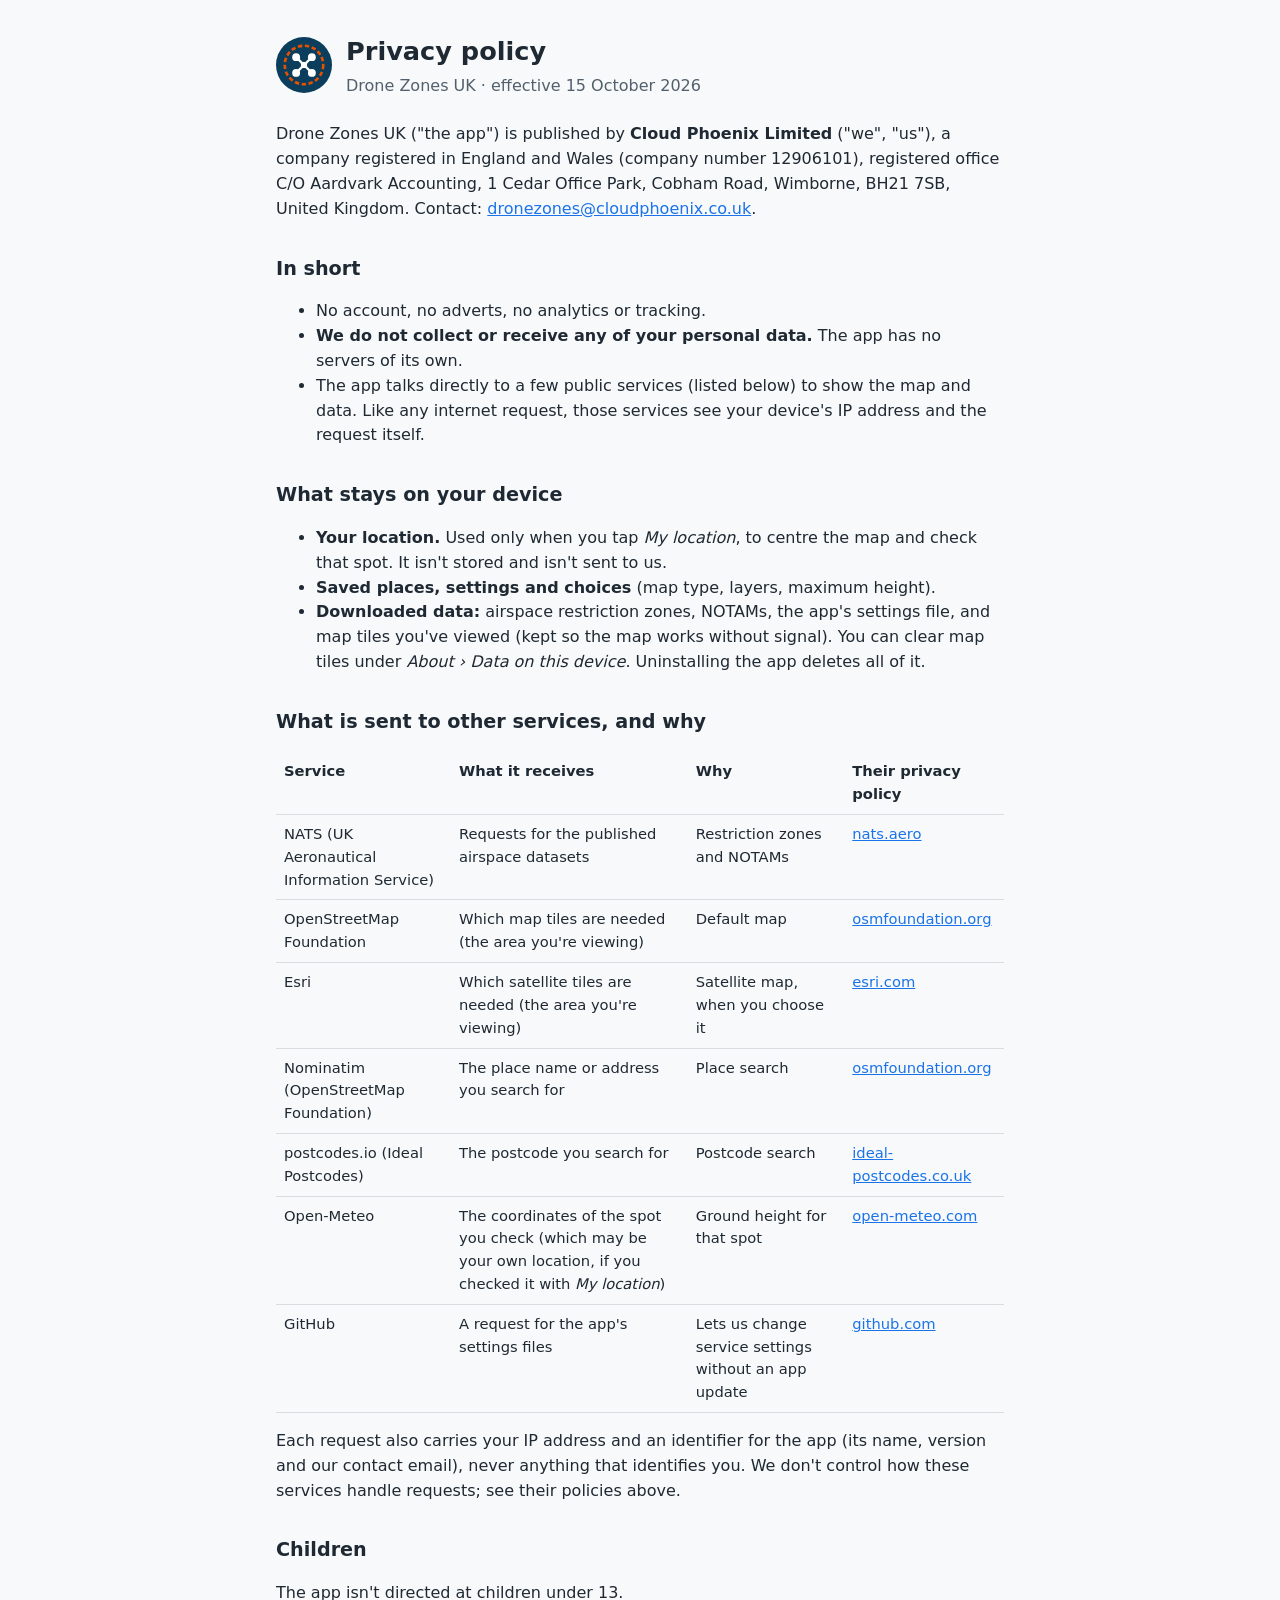
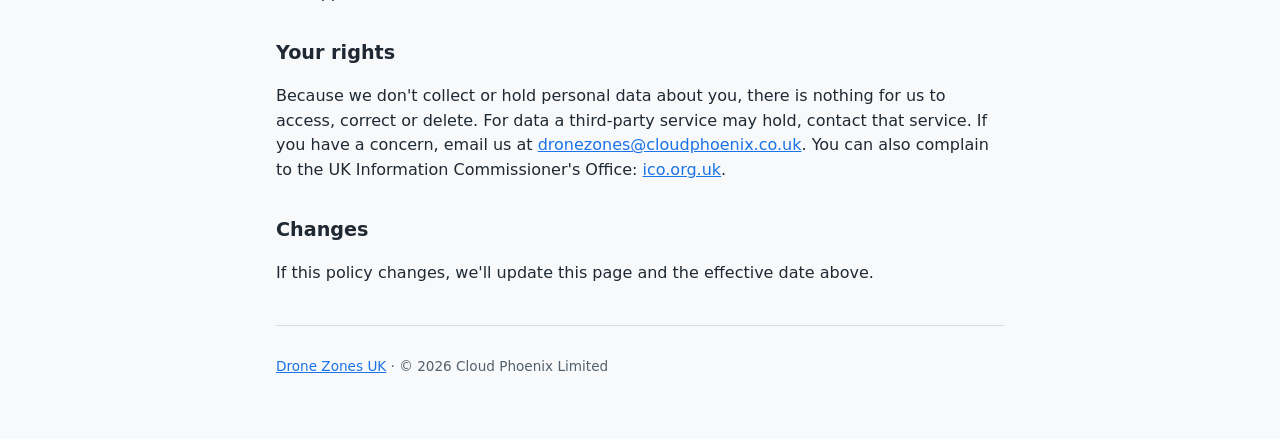
==== privacy/index.html @ c351a999 "Drone Zones UK website and privacy policy" ====
<!doctype html>
<html lang="en-GB">
<head>
  <meta charset="utf-8">
  <meta name="viewport" content="width=device-width, initial-scale=1">
  <title>Drone Zones UK – Privacy policy</title>
  <link rel="icon" href="../logo.svg" type="image/svg+xml">
  <link rel="stylesheet" href="../style.css">
</head>
<body>
<main>
  <header>
    <img src="../logo.svg" alt="">
    <div>
      <h1>Privacy policy</h1>
      <p>Drone Zones UK · effective 15 October 2026</p>
    </div>
  </header>

  <p>Drone Zones UK ("the app") is published by <strong>Cloud Phoenix Limited</strong> ("we", "us"), a company
  registered in England and Wales (company number 12906101), registered office C/O Aardvark Accounting, 1 Cedar Office
  Park, Cobham Road, Wimborne, BH21 7SB, United Kingdom. Contact:
  <a href="mailto:dronezones@cloudphoenix.co.uk">dronezones@cloudphoenix.co.uk</a>.</p>

  <h2>In short</h2>
  <ul>
    <li>No account, no adverts, no analytics or tracking.</li>
    <li><strong>We do not collect or receive any of your personal data.</strong> The app has no servers of its own.</li>
    <li>The app talks directly to a few public services (listed below) to show the map and data. Like any internet
    request, those services see your device's IP address and the request itself.</li>
  </ul>

  <h2>What stays on your device</h2>
  <ul>
    <li><strong>Your location.</strong> Used only when you tap <em>My location</em>, to centre the map and check that
    spot. It isn't stored and isn't sent to us.</li>
    <li><strong>Saved places, settings and choices</strong> (map type, layers, maximum height).</li>
    <li><strong>Downloaded data:</strong> airspace restriction zones, NOTAMs, the app's settings file, and map tiles
    you've viewed (kept so the map works without signal). You can clear map tiles under <em>About › Data on this
    device</em>. Uninstalling the app deletes all of it.</li>
  </ul>

  <h2>What is sent to other services, and why</h2>
  <div class="table-wrap">
  <table>
    <tr><th>Service</th><th>What it receives</th><th>Why</th><th>Their privacy policy</th></tr>
    <tr><td>NATS (UK Aeronautical Information Service)</td><td>Requests for the published airspace datasets</td><td>Restriction zones and NOTAMs</td><td><a href="https://www.nats.aero/home/privacy-notice/">nats.aero</a></td></tr>
    <tr><td>OpenStreetMap Foundation</td><td>Which map tiles are needed (the area you're viewing)</td><td>Default map</td><td><a href="https://osmfoundation.org/wiki/Privacy_Policy">osmfoundation.org</a></td></tr>
    <tr><td>Esri</td><td>Which satellite tiles are needed (the area you're viewing)</td><td>Satellite map, when you choose it</td><td><a href="https://www.esri.com/en-us/privacy/overview">esri.com</a></td></tr>
    <tr><td>Nominatim (OpenStreetMap Foundation)</td><td>The place name or address you search for</td><td>Place search</td><td><a href="https://osmfoundation.org/wiki/Privacy_Policy">osmfoundation.org</a></td></tr>
    <tr><td>postcodes.io (Ideal Postcodes)</td><td>The postcode you search for</td><td>Postcode search</td><td><a href="https://terms.ideal-postcodes.co.uk/website/privacy.html">ideal-postcodes.co.uk</a></td></tr>
    <tr><td>Open-Meteo</td><td>The coordinates of the spot you check (which may be your own location, if you checked it with <em>My location</em>)</td><td>Ground height for that spot</td><td><a href="https://open-meteo.com/en/terms">open-meteo.com</a></td></tr>
    <tr><td>GitHub</td><td>A request for the app's settings files</td><td>Lets us change service settings without an app update</td><td><a href="https://docs.github.com/en/site-policy/privacy-policies/github-general-privacy-statement">github.com</a></td></tr>
  </table>
  </div>
  <p>Each request also carries your IP address and an identifier for the app (its name, version and our contact
  email), never anything that identifies you. We don't control how these services handle requests; see their
  policies above.</p>

  <h2>Children</h2>
  <p>The app isn't directed at children under 13.</p>

  <h2>Your rights</h2>
  <p>Because we don't collect or hold personal data about you, there is nothing for us to access, correct or delete.
  For data a third-party service may hold, contact that service. If you have a concern, email us at
  <a href="mailto:dronezones@cloudphoenix.co.uk">dronezones@cloudphoenix.co.uk</a>. You can also complain to the UK
  Information Commissioner's Office: <a href="https://ico.org.uk/make-a-complaint/">ico.org.uk</a>.</p>

  <h2>Changes</h2>
  <p>If this policy changes, we'll update this page and the effective date above.</p>

  <footer>
    <p><a href="../">Drone Zones UK</a> · © 2026 Cloud Phoenix Limited</p>
  </footer>
</main>
</body>
</html>
---- style.css ----
:root {
  --navy: #0b3d5c;
  --orange: #e65100;
  --text: #1f2933;
  --muted: #52606d;
  --bg: #f8f9fa;
  --card: #ffffff;
  --line: #dadce0;
}
@media (prefers-color-scheme: dark) {
  :root { --text: #e8eaed; --muted: #9aa0a6; --bg: #121417; --card: #1c1f23; --line: #3c4043; }
}
* { box-sizing: border-box; }
body {
  margin: 0;
  font-family: system-ui, -apple-system, "Segoe UI", Roboto, sans-serif;
  color: var(--text);
  background: var(--bg);
  line-height: 1.55;
}
main { max-width: 760px; margin: 0 auto; padding: 24px 16px 48px; }
header { display: flex; align-items: center; gap: 14px; margin: 8px 0 24px; }
header img { width: 56px; height: 56px; }
header h1 { margin: 0; font-size: 1.6rem; }
header p { margin: 2px 0 0; color: var(--muted); }
h2 { margin-top: 2rem; font-size: 1.2rem; }
a { color: #1a73e8; }
.card { background: var(--card); border: 1px solid var(--line); border-radius: 14px; padding: 16px 20px; margin: 16px 0; }
.note { border-left: 4px solid var(--orange); }
table { width: 100%; border-collapse: collapse; font-size: 0.92rem; }
th, td { text-align: left; padding: 8px; border-bottom: 1px solid var(--line); vertical-align: top; }
.table-wrap { overflow-x: auto; }
footer { color: var(--muted); font-size: 0.85rem; margin-top: 40px; border-top: 1px solid var(--line); padding-top: 16px; }
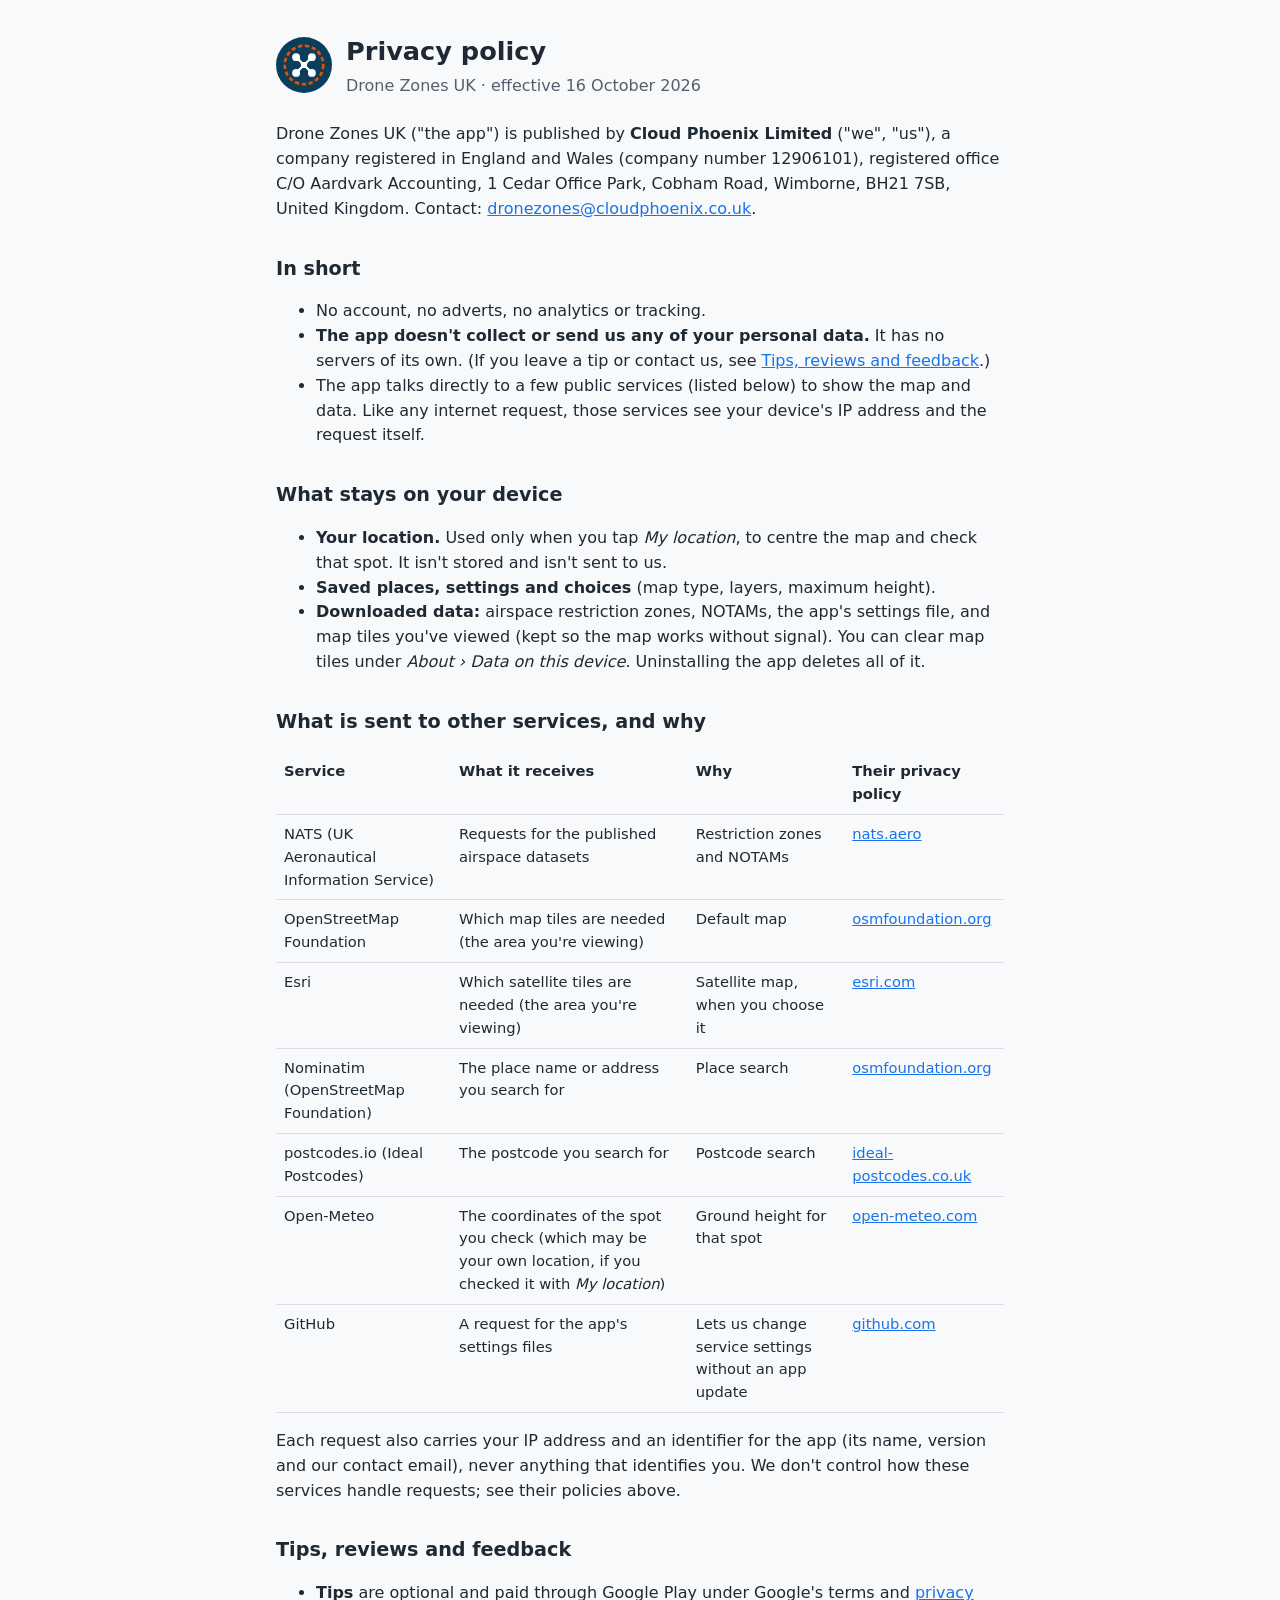
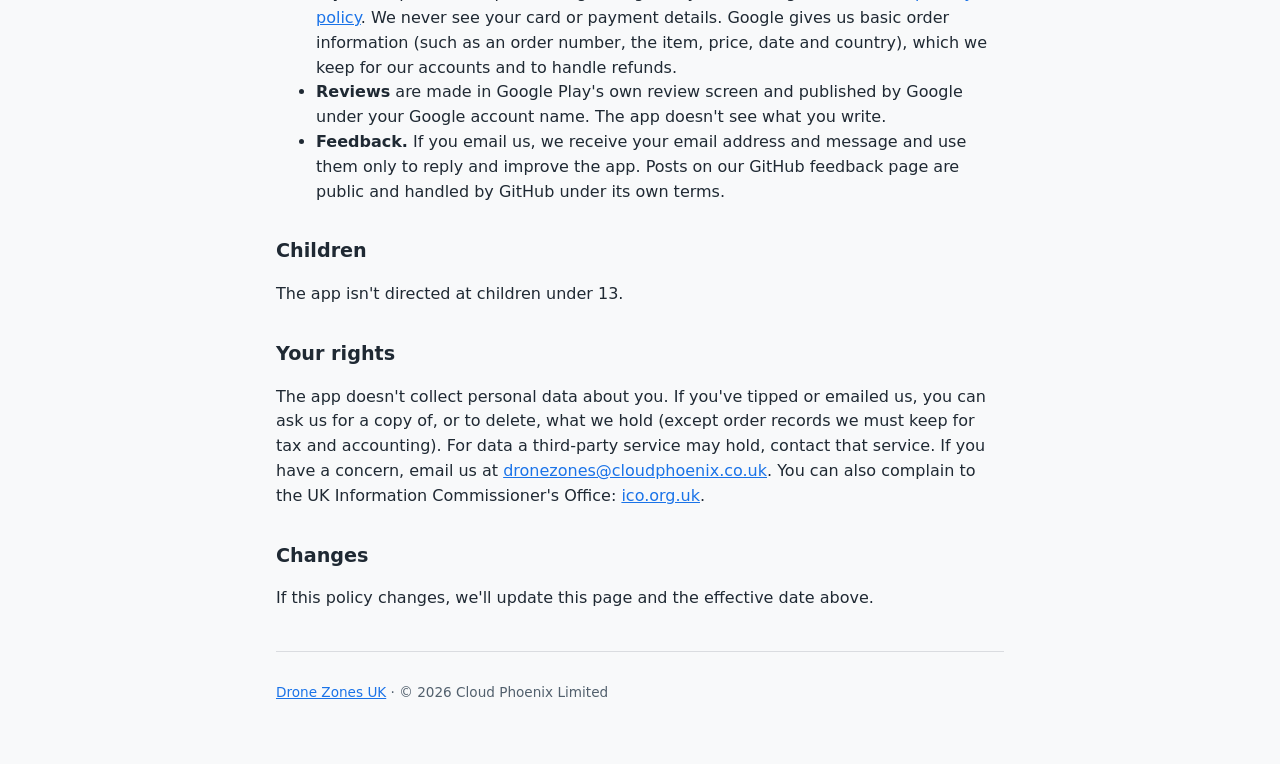
==== commit 23425c7f: "Feedback and support page, GitHub issue forms, privacy policy covers tips Co-Authored-By: Claude Opu" ====
--- a/privacy/index.html
+++ b/privacy/index.html
@@ -13,7 +13,7 @@
     <img src="../logo.svg" alt="">
     <div>
       <h1>Privacy policy</h1>
-      <p>Drone Zones UK · effective 15 October 2026</p>
+      <p>Drone Zones UK · effective 16 October 2026</p>
     </div>
   </header>
 
@@ -25,7 +25,8 @@
   <h2>In short</h2>
   <ul>
     <li>No account, no adverts, no analytics or tracking.</li>
-    <li><strong>We do not collect or receive any of your personal data.</strong> The app has no servers of its own.</li>
+    <li><strong>The app doesn't collect or send us any of your personal data.</strong> It has no servers of its own.
+    (If you leave a tip or contact us, see <a href="#tips">Tips, reviews and feedback</a>.)</li>
     <li>The app talks directly to a few public services (listed below) to show the map and data. Like any internet
     request, those services see your device's IP address and the request itself.</li>
   </ul>
@@ -57,11 +58,24 @@
   email), never anything that identifies you. We don't control how these services handle requests; see their
   policies above.</p>
 
+  <h2 id="tips">Tips, reviews and feedback</h2>
+  <ul>
+    <li><strong>Tips</strong> are optional and paid through Google Play under Google's terms and
+    <a href="https://policies.google.com/privacy">privacy policy</a>. We never see your card or payment details. Google
+    gives us basic order information (such as an order number, the item, price, date and country), which we keep for
+    our accounts and to handle refunds.</li>
+    <li><strong>Reviews</strong> are made in Google Play's own review screen and published by Google under your
+    Google account name. The app doesn't see what you write.</li>
+    <li><strong>Feedback.</strong> If you email us, we receive your email address and message and use them only to
+    reply and improve the app. Posts on our GitHub feedback page are public and handled by GitHub under its own terms.</li>
+  </ul>
+
   <h2>Children</h2>
   <p>The app isn't directed at children under 13.</p>
 
   <h2>Your rights</h2>
-  <p>Because we don't collect or hold personal data about you, there is nothing for us to access, correct or delete.
+  <p>The app doesn't collect personal data about you. If you've tipped or emailed us, you can ask us for a copy of, or
+  to delete, what we hold (except order records we must keep for tax and accounting).
   For data a third-party service may hold, contact that service. If you have a concern, email us at
   <a href="mailto:dronezones@cloudphoenix.co.uk">dronezones@cloudphoenix.co.uk</a>. You can also complain to the UK
   Information Commissioner's Office: <a href="https://ico.org.uk/make-a-complaint/">ico.org.uk</a>.</p>
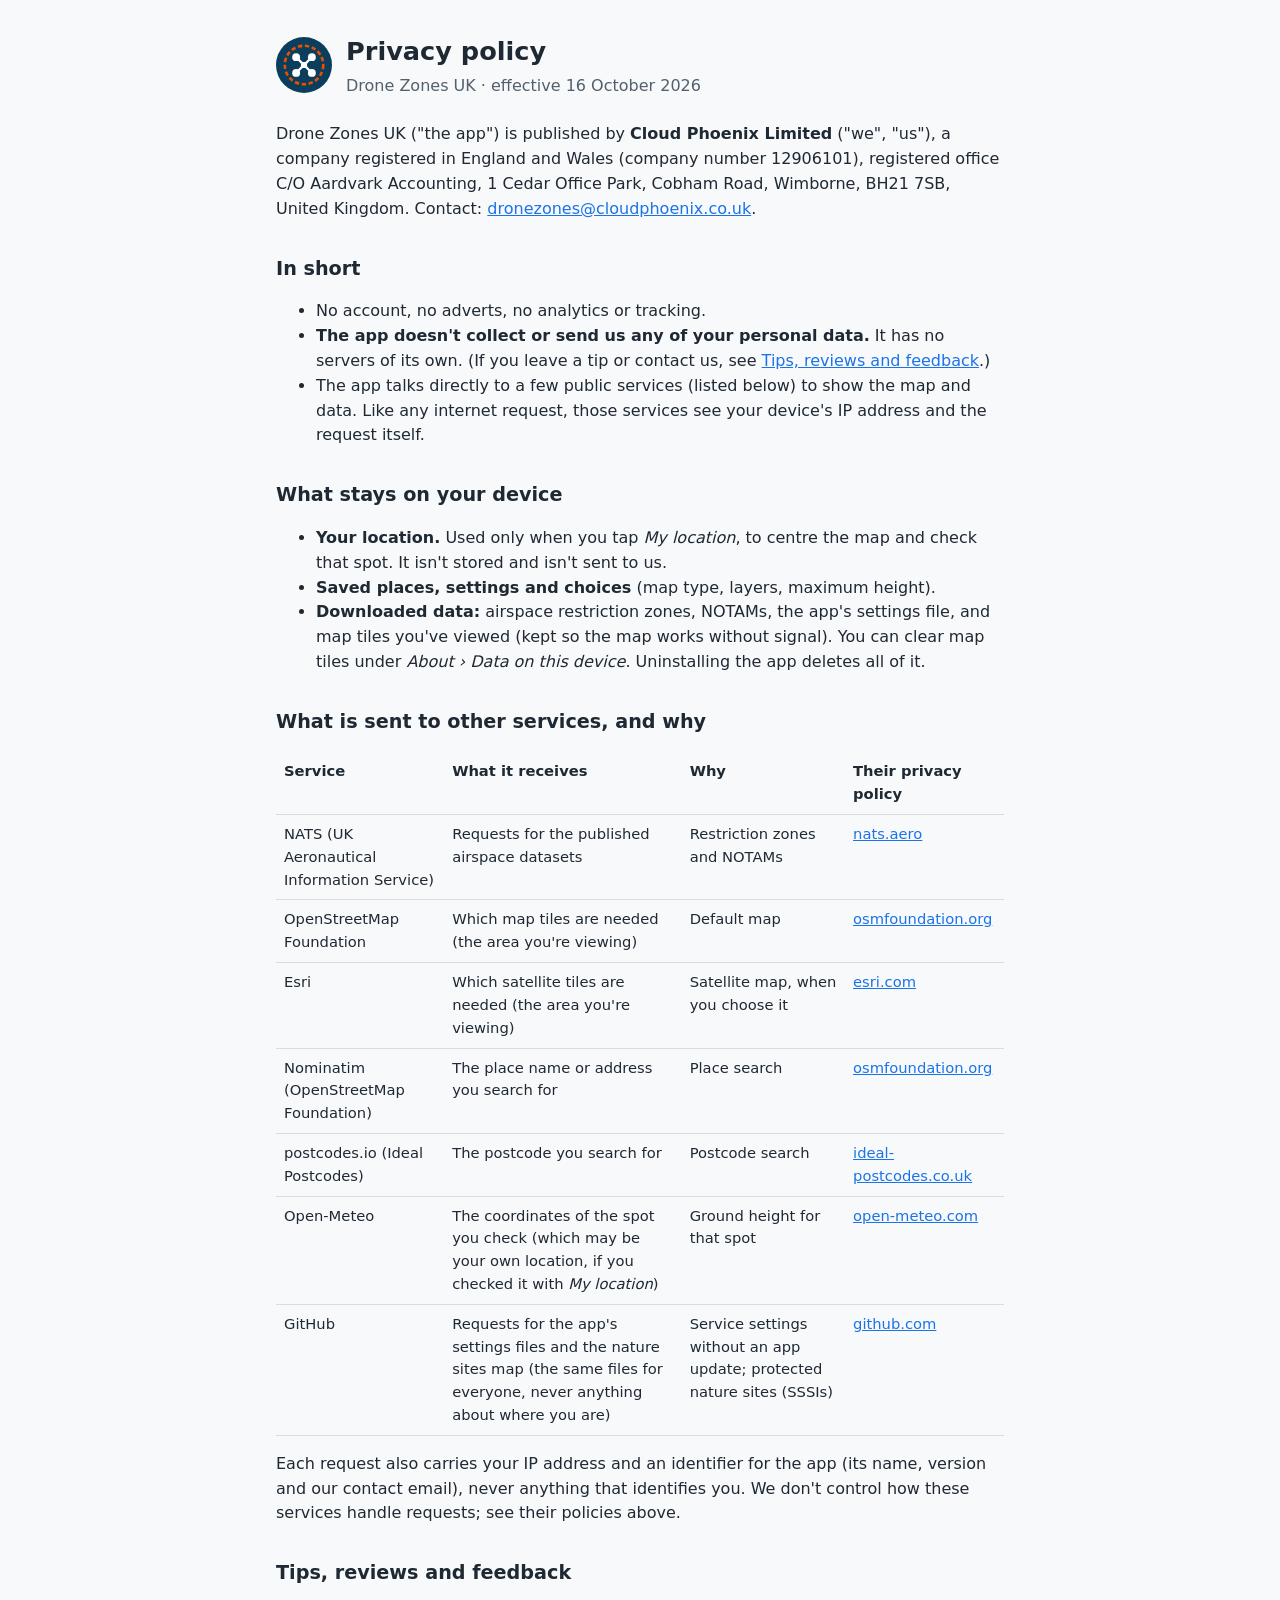
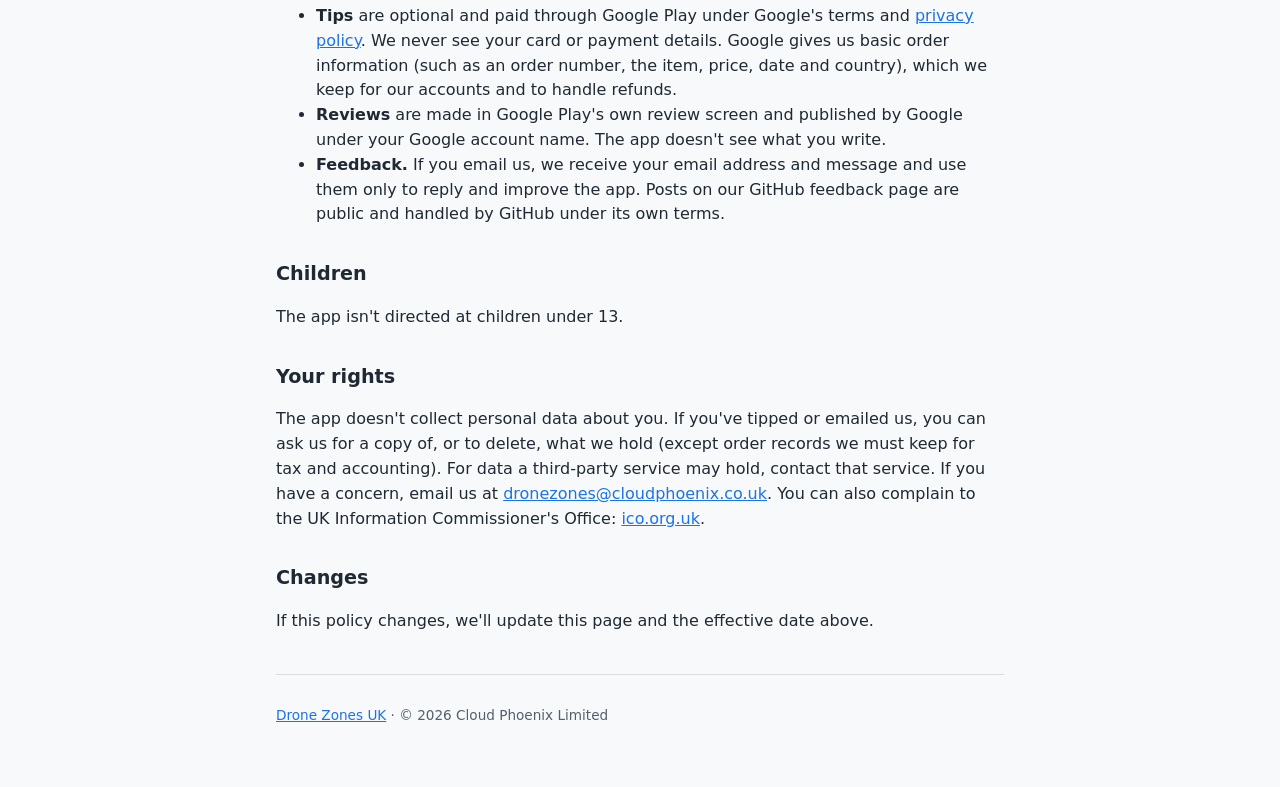
==== commit d4032f02: "Nature sites: website mentions, attribution, privacy policy Co-Authored-By: Claude Opus 5.5 (1M cont" ====
--- a/privacy/index.html
+++ b/privacy/index.html
@@ -51,7 +51,7 @@
     <tr><td>Nominatim (OpenStreetMap Foundation)</td><td>The place name or address you search for</td><td>Place search</td><td><a href="https://osmfoundation.org/wiki/Privacy_Policy">osmfoundation.org</a></td></tr>
     <tr><td>postcodes.io (Ideal Postcodes)</td><td>The postcode you search for</td><td>Postcode search</td><td><a href="https://terms.ideal-postcodes.co.uk/website/privacy.html">ideal-postcodes.co.uk</a></td></tr>
     <tr><td>Open-Meteo</td><td>The coordinates of the spot you check (which may be your own location, if you checked it with <em>My location</em>)</td><td>Ground height for that spot</td><td><a href="https://open-meteo.com/en/terms">open-meteo.com</a></td></tr>
-    <tr><td>GitHub</td><td>A request for the app's settings files</td><td>Lets us change service settings without an app update</td><td><a href="https://docs.github.com/en/site-policy/privacy-policies/github-general-privacy-statement">github.com</a></td></tr>
+    <tr><td>GitHub</td><td>Requests for the app's settings files and the nature sites map (the same files for everyone, never anything about where you are)</td><td>Service settings without an app update; protected nature sites (SSSIs)</td><td><a href="https://docs.github.com/en/site-policy/privacy-policies/github-general-privacy-statement">github.com</a></td></tr>
   </table>
   </div>
   <p>Each request also carries your IP address and an identifier for the app (its name, version and our contact
